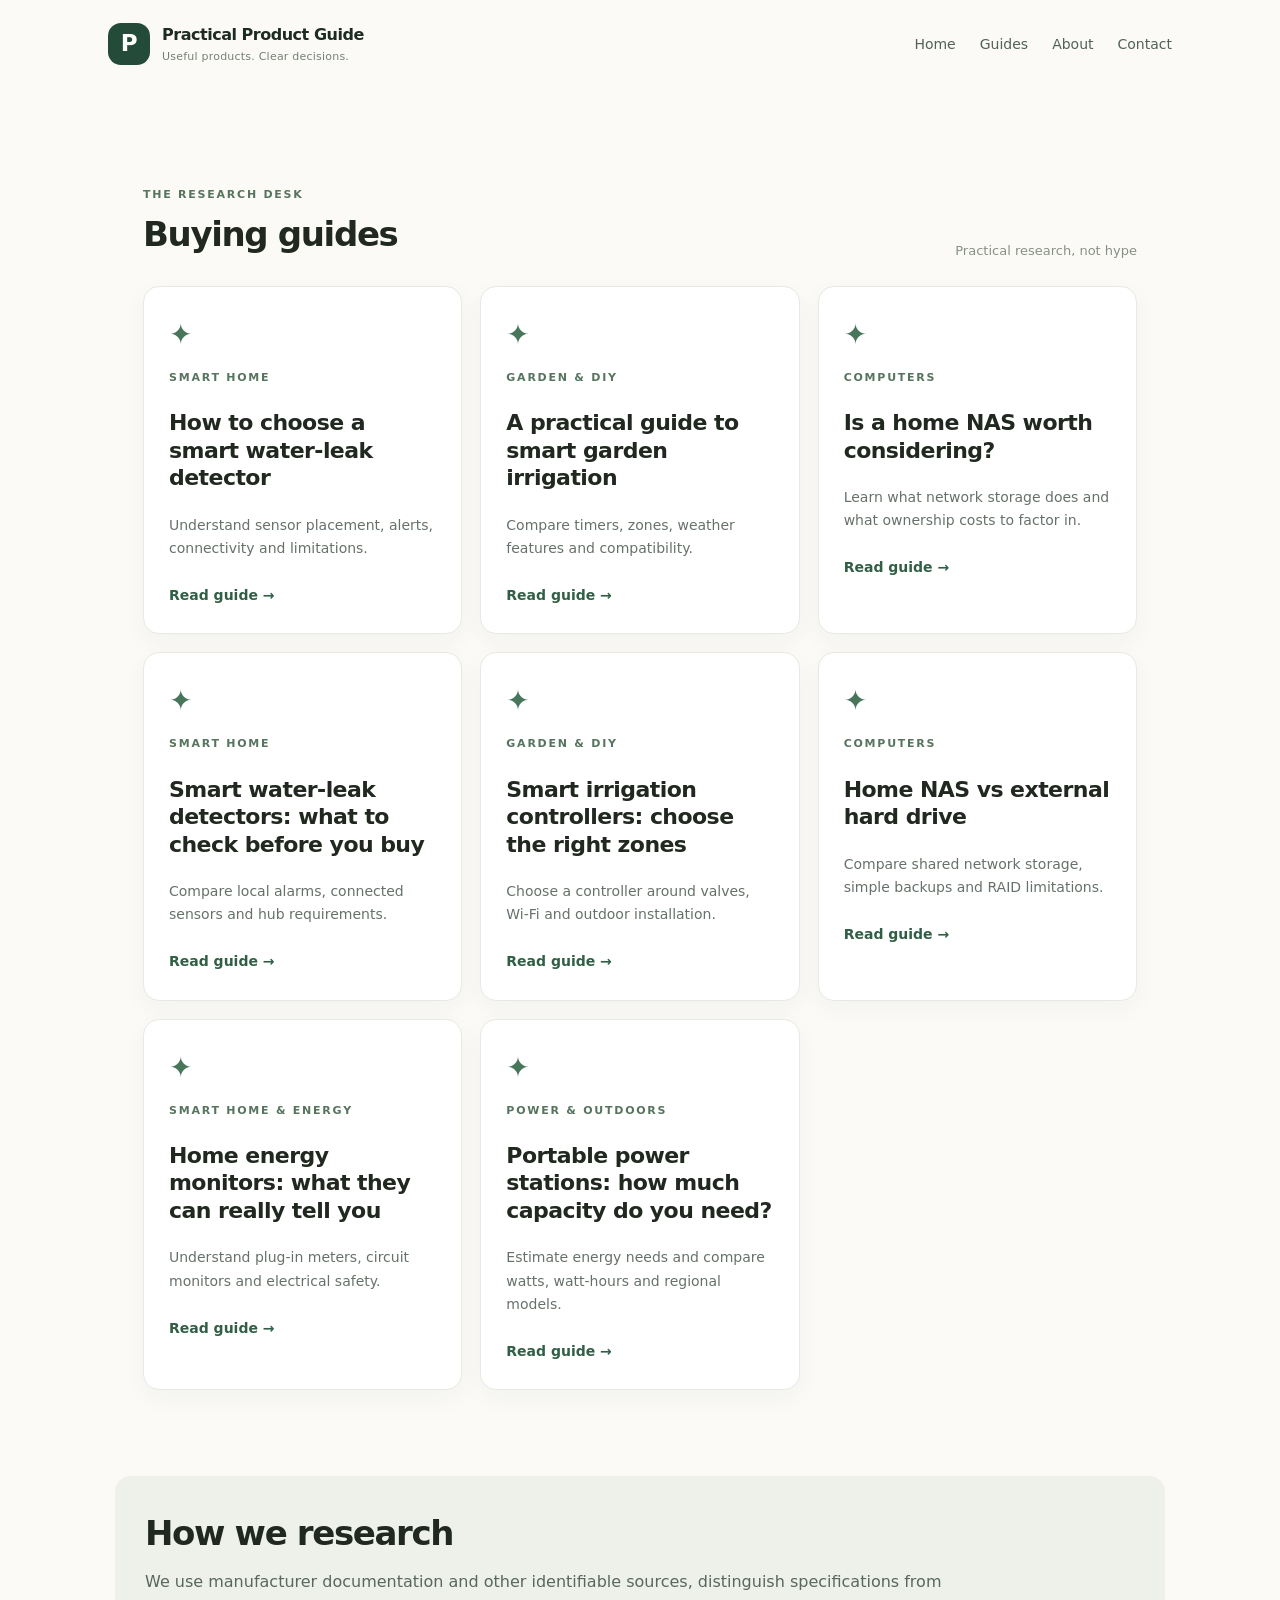
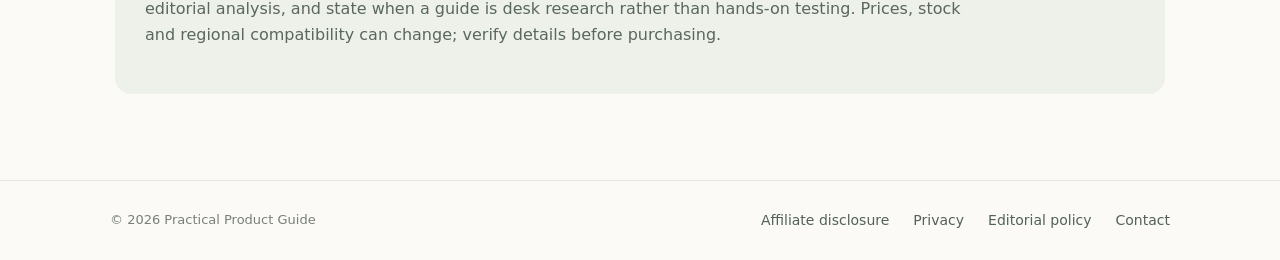
==== guides/index.html @ 62e5db54 "Add files via upload" ====
<!doctype html><html lang="en"><head><meta charset="utf-8"><meta name="viewport" content="width=device-width,initial-scale=1"><meta name="description" content="Research-based buying guides for smart home, garden, computers, energy and useful products."><title>Buying Guides | Practical Product Guide</title><link rel="stylesheet" href="../assets/style.css"></head><body>
<header class="site-header"><a class="brand" href="../index.html"><span class="brand-mark">P</span><span>Practical Product Guide<small>Useful products. Clear decisions.</small></span></a><nav><a href="../index.html">Home</a><a href="index.html">Guides</a><a href="../about.html">About</a><a href="../contact.html">Contact</a></nav></header>
<main><section class="guides"><div class="section-heading"><div><p class="eyebrow">THE RESEARCH DESK</p><h2>Buying guides</h2></div><span class="muted">Practical research, not hype</span></div><div class="card-grid"><article class="guide-card"><div class="card-icon">✦</div><p class="category">SMART HOME</p><h3><a href="water-leak-detectors.html">How to choose a smart water-leak detector</a></h3><p>Understand sensor placement, alerts, connectivity and limitations.</p><a class="read-more" href="water-leak-detectors.html">Read guide →</a></article>
<article class="guide-card"><div class="card-icon">✦</div><p class="category">GARDEN & DIY</p><h3><a href="smart-irrigation.html">A practical guide to smart garden irrigation</a></h3><p>Compare timers, zones, weather features and compatibility.</p><a class="read-more" href="smart-irrigation.html">Read guide →</a></article>
<article class="guide-card"><div class="card-icon">✦</div><p class="category">COMPUTERS</p><h3><a href="home-nas.html">Is a home NAS worth considering?</a></h3><p>Learn what network storage does and what ownership costs to factor in.</p><a class="read-more" href="home-nas.html">Read guide →</a></article>
<article class="guide-card"><div class="card-icon">✦</div><p class="category">SMART HOME</p><h3><a href="smart-water-leak-detectors.html">Smart water-leak detectors: what to check before you buy</a></h3><p>Compare local alarms, connected sensors and hub requirements.</p><a class="read-more" href="smart-water-leak-detectors.html">Read guide →</a></article>
<article class="guide-card"><div class="card-icon">✦</div><p class="category">GARDEN & DIY</p><h3><a href="smart-irrigation-controllers.html">Smart irrigation controllers: choose the right zones</a></h3><p>Choose a controller around valves, Wi-Fi and outdoor installation.</p><a class="read-more" href="smart-irrigation-controllers.html">Read guide →</a></article>
<article class="guide-card"><div class="card-icon">✦</div><p class="category">COMPUTERS</p><h3><a href="nas-vs-external-drive.html">Home NAS vs external hard drive</a></h3><p>Compare shared network storage, simple backups and RAID limitations.</p><a class="read-more" href="nas-vs-external-drive.html">Read guide →</a></article>
<article class="guide-card"><div class="card-icon">✦</div><p class="category">SMART HOME & ENERGY</p><h3><a href="home-energy-monitors.html">Home energy monitors: what they can really tell you</a></h3><p>Understand plug-in meters, circuit monitors and electrical safety.</p><a class="read-more" href="home-energy-monitors.html">Read guide →</a></article>
<article class="guide-card"><div class="card-icon">✦</div><p class="category">POWER & OUTDOORS</p><h3><a href="portable-power-station-sizing.html">Portable power stations: how much capacity do you need?</a></h3><p>Estimate energy needs and compare watts, watt-hours and regional models.</p><a class="read-more" href="portable-power-station-sizing.html">Read guide →</a></article>
</div></section><section class="note"><h2>How we research</h2><p>We use manufacturer documentation and other identifiable sources, distinguish specifications from editorial analysis, and state when a guide is desk research rather than hands-on testing. Prices, stock and regional compatibility can change; verify details before purchasing.</p></section></main>
<footer><span>© 2026 Practical Product Guide</span><div><a href="../affiliate-disclosure.html">Affiliate disclosure</a><a href="../privacy.html">Privacy</a><a href="../editorial-policy.html">Editorial policy</a><a href="../contact.html">Contact</a></div></footer></body></html>
---- assets/style.css ----
*{box-sizing:border-box}html{scroll-behavior:smooth}body{margin:0;background:#fbfaf7;color:#202820;font:16px/1.65 Inter,ui-sans-serif,system-ui,-apple-system,Segoe UI,sans-serif}.site-header{max-width:1120px;margin:auto;padding:22px 28px;display:flex;align-items:center;justify-content:space-between;gap:24px}.brand{display:flex;gap:12px;align-items:center;text-decoration:none;color:#1e2b22;font-weight:750;letter-spacing:-.03em}.brand small{display:block;font-size:11px;font-weight:500;letter-spacing:.02em;color:#738075}.brand-mark{display:grid;place-items:center;width:42px;height:42px;border-radius:13px;background:#244b3a;color:#fff;font-size:23px}.site-header nav,footer div{display:flex;gap:24px;flex-wrap:wrap}.site-header nav a,footer a{font-size:14px;color:#526257;text-decoration:none}.site-header nav a:hover,footer a:hover,.read-more:hover{color:#1d6a49}.hero{max-width:1120px;margin:38px auto 0;padding:90px 9%;border-radius:28px;background:linear-gradient(120deg,#e8efe7,#f1eee4);}.eyebrow,.category{font-size:11px;letter-spacing:.16em;font-weight:800;color:#56745e}.hero h1{max-width:740px;font-size:clamp(38px,6vw,66px);line-height:1.06;letter-spacing:-.055em;margin:16px 0}.lead{max-width:660px;font-size:19px;color:#58675d}.button{display:inline-block;margin-top:20px;background:#244b3a;color:white;text-decoration:none;padding:13px 21px;border-radius:9px;font-weight:650}.intro,.guides,.note{max-width:1050px;margin:86px auto;padding:0 28px}.intro{display:grid;grid-template-columns:1fr 1.2fr;gap:60px;align-items:start}.intro h2,.section-heading h2,.note h2{font-size:34px;line-height:1.15;letter-spacing:-.04em;margin:8px 0}.intro>p{color:#647168;margin-top:22px}.section-heading{display:flex;justify-content:space-between;align-items:end;margin-bottom:24px}.muted{font-size:13px;color:#879087}.card-grid{display:grid;grid-template-columns:repeat(3,1fr);gap:18px}.guide-card{background:white;border:1px solid #e8e9e2;border-radius:16px;padding:25px;min-height:300px;box-shadow:0 8px 24px #1b35200a}.card-icon{font-size:28px;color:#47765b}.guide-card h3{font-size:22px;line-height:1.25;letter-spacing:-.025em}.guide-card h3 a{color:#202820;text-decoration:none}.guide-card p:not(.category){color:#667269;font-size:14px}.read-more{display:inline-block;margin-top:10px;color:#315f45;font-weight:700;text-decoration:none;font-size:14px}.note{background:#edf1e9;padding:30px;border-radius:16px}.note p{max-width:850px;color:#59675d}footer{border-top:1px solid #e5e7df;padding:28px max(28px,calc((100% - 1060px)/2));display:flex;justify-content:space-between;gap:20px;flex-wrap:wrap;color:#778078;font-size:13px}.article{max-width:820px;margin:54px auto 90px;padding:0 28px}.article h1{font-size:clamp(36px,5vw,54px);line-height:1.1;letter-spacing:-.05em;margin:12px 0 20px}.article .dek{font-size:20px;color:#647168}.article h2{font-size:27px;letter-spacing:-.03em;margin-top:40px}.article p,.article li{color:#4e5b52}.article .meta{font-size:13px;color:#899187}.callout{padding:18px 20px;background:#edf1e9;border-left:3px solid #47765b;border-radius:7px;margin:26px 0}.article a{color:#245d41} .back{color:#4f7059;text-decoration:none;font-size:14px}@media(max-width:760px){.site-header{align-items:flex-start;flex-direction:column}.site-header nav{gap:16px}.hero{margin:10px 14px 0;padding:60px 27px}.intro{grid-template-columns:1fr;gap:8px;margin:60px auto}.card-grid{grid-template-columns:1fr}.section-heading{align-items:flex-start;flex-direction:column;gap:5px}.intro h2,.section-heading h2,.note h2{font-size:29px}footer{flex-direction:column}footer div{gap:14px}}
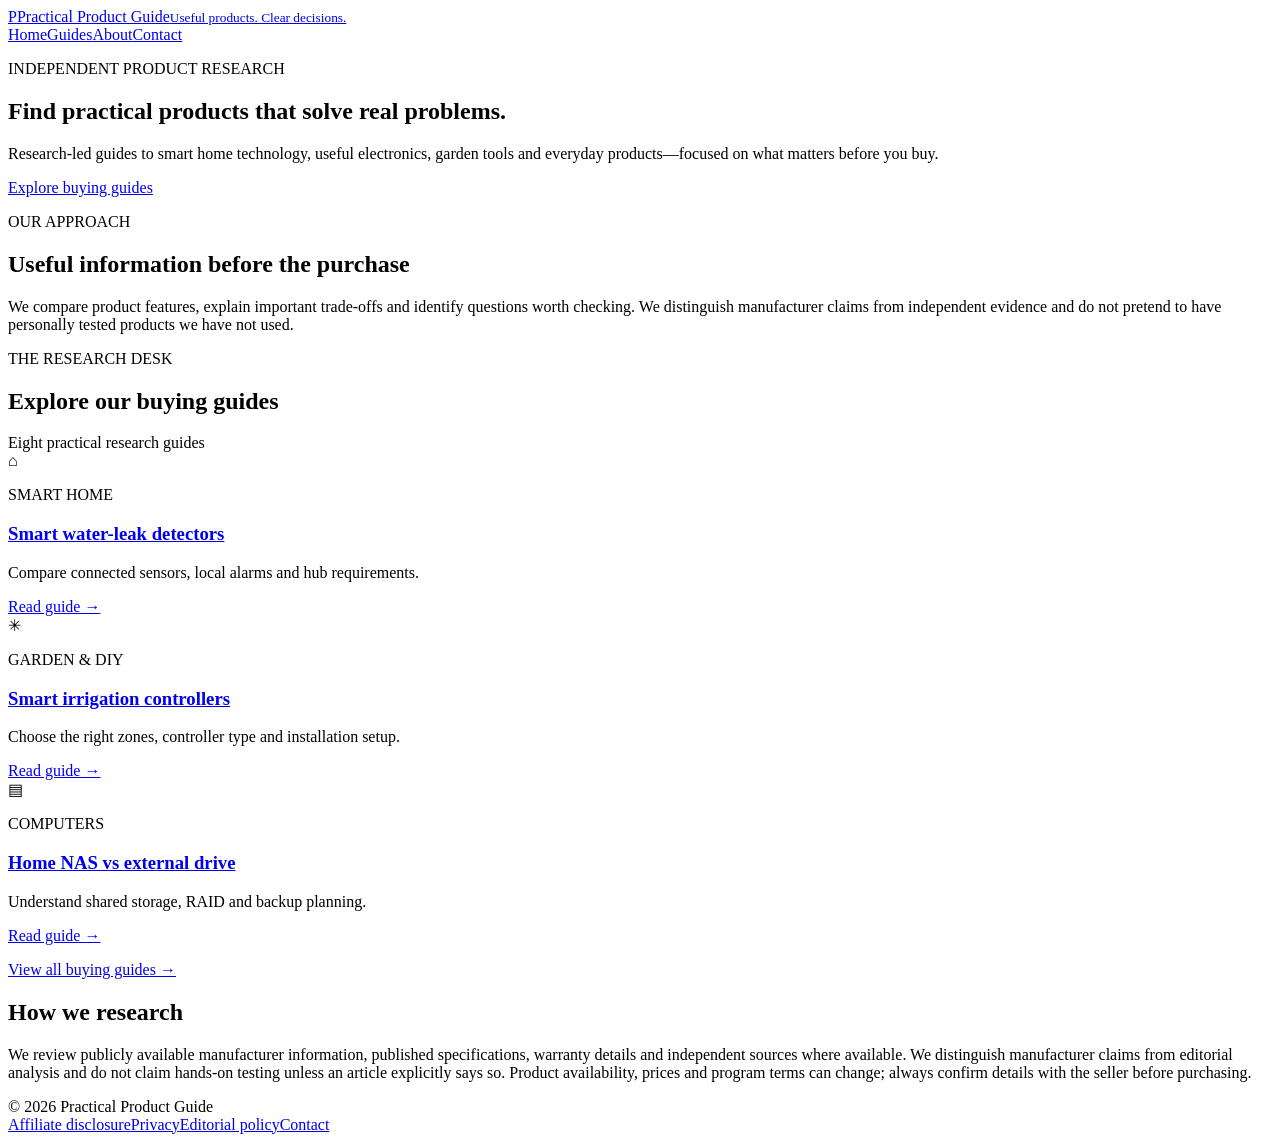
==== commit 2f1011b1: "Update index.html" ====
--- a/guides/index.html
+++ b/guides/index.html
@@ -1,12 +1,13 @@
-<!doctype html><html lang="en"><head><meta charset="utf-8"><meta name="viewport" content="width=device-width,initial-scale=1"><meta name="description" content="Research-based buying guides for smart home, garden, computers, energy and useful products."><title>Buying Guides | Practical Product Guide</title><link rel="stylesheet" href="../assets/style.css"></head><body>
-<header class="site-header"><a class="brand" href="../index.html"><span class="brand-mark">P</span><span>Practical Product Guide<small>Useful products. Clear decisions.</small></span></a><nav><a href="../index.html">Home</a><a href="index.html">Guides</a><a href="../about.html">About</a><a href="../contact.html">Contact</a></nav></header>
-<main><section class="guides"><div class="section-heading"><div><p class="eyebrow">THE RESEARCH DESK</p><h2>Buying guides</h2></div><span class="muted">Practical research, not hype</span></div><div class="card-grid"><article class="guide-card"><div class="card-icon">✦</div><p class="category">SMART HOME</p><h3><a href="water-leak-detectors.html">How to choose a smart water-leak detector</a></h3><p>Understand sensor placement, alerts, connectivity and limitations.</p><a class="read-more" href="water-leak-detectors.html">Read guide →</a></article>
-<article class="guide-card"><div class="card-icon">✦</div><p class="category">GARDEN & DIY</p><h3><a href="smart-irrigation.html">A practical guide to smart garden irrigation</a></h3><p>Compare timers, zones, weather features and compatibility.</p><a class="read-more" href="smart-irrigation.html">Read guide →</a></article>
-<article class="guide-card"><div class="card-icon">✦</div><p class="category">COMPUTERS</p><h3><a href="home-nas.html">Is a home NAS worth considering?</a></h3><p>Learn what network storage does and what ownership costs to factor in.</p><a class="read-more" href="home-nas.html">Read guide →</a></article>
-<article class="guide-card"><div class="card-icon">✦</div><p class="category">SMART HOME</p><h3><a href="smart-water-leak-detectors.html">Smart water-leak detectors: what to check before you buy</a></h3><p>Compare local alarms, connected sensors and hub requirements.</p><a class="read-more" href="smart-water-leak-detectors.html">Read guide →</a></article>
-<article class="guide-card"><div class="card-icon">✦</div><p class="category">GARDEN & DIY</p><h3><a href="smart-irrigation-controllers.html">Smart irrigation controllers: choose the right zones</a></h3><p>Choose a controller around valves, Wi-Fi and outdoor installation.</p><a class="read-more" href="smart-irrigation-controllers.html">Read guide →</a></article>
-<article class="guide-card"><div class="card-icon">✦</div><p class="category">COMPUTERS</p><h3><a href="nas-vs-external-drive.html">Home NAS vs external hard drive</a></h3><p>Compare shared network storage, simple backups and RAID limitations.</p><a class="read-more" href="nas-vs-external-drive.html">Read guide →</a></article>
-<article class="guide-card"><div class="card-icon">✦</div><p class="category">SMART HOME & ENERGY</p><h3><a href="home-energy-monitors.html">Home energy monitors: what they can really tell you</a></h3><p>Understand plug-in meters, circuit monitors and electrical safety.</p><a class="read-more" href="home-energy-monitors.html">Read guide →</a></article>
-<article class="guide-card"><div class="card-icon">✦</div><p class="category">POWER & OUTDOORS</p><h3><a href="portable-power-station-sizing.html">Portable power stations: how much capacity do you need?</a></h3><p>Estimate energy needs and compare watts, watt-hours and regional models.</p><a class="read-more" href="portable-power-station-sizing.html">Read guide →</a></article>
-</div></section><section class="note"><h2>How we research</h2><p>We use manufacturer documentation and other identifiable sources, distinguish specifications from editorial analysis, and state when a guide is desk research rather than hands-on testing. Prices, stock and regional compatibility can change; verify details before purchasing.</p></section></main>
-<footer><span>© 2026 Practical Product Guide</span><div><a href="../affiliate-disclosure.html">Affiliate disclosure</a><a href="../privacy.html">Privacy</a><a href="../editorial-policy.html">Editorial policy</a><a href="../contact.html">Contact</a></div></footer></body></html>+<!doctype html><html lang="en"><head><meta name="mitgo-verification" content="9d0a10a5-be17-4cca-8ede-8ee3c43bfbdf" /><meta charset="utf-8"><meta name="viewport" content="width=device-width,initial-scale=1">
+<meta name="description" content="Independent research and practical buying guides for useful technology, smart home, garden and everyday problem-solving products.">
+<title>Practical Product Guide | Useful products, clearly researched</title><link rel="stylesheet" href="assets/style.css"></head>
+<body><header class="site-header"><a class="brand" href="index.html"><span class="brand-mark">P</span><span>Practical Product Guide<small>Useful products. Clear decisions.</small></span></a><nav><a href="index.html">Home</a><a href="guides/index.html">Guides</a><a href="about.html">About</a><a href="contact.html">Contact</a></nav></header>
+<main><section class="hero"><p class="eyebrow">INDEPENDENT PRODUCT RESEARCH</p><h1>Find practical products that solve real problems.</h1><p class="lead">Research-led guides to smart home technology, useful electronics, garden tools and everyday products—focused on what matters before you buy.</p><a class="button" href="guides/index.html">Explore buying guides</a></section>
+<section class="intro"><div><p class="eyebrow">OUR APPROACH</p><h2>Useful information before the purchase</h2></div><p>We compare product features, explain important trade-offs and identify questions worth checking. We distinguish manufacturer claims from independent evidence and do not pretend to have personally tested products we have not used.</p></section>
+<section class="guides"><div class="section-heading"><div><p class="eyebrow">THE RESEARCH DESK</p><h2>Explore our buying guides</h2></div><span class="muted">Eight practical research guides</span></div><div class="card-grid">
+<article class="guide-card"><div class="card-icon">⌂</div><p class="category">SMART HOME</p><h3><a href="guides/smart-water-leak-detectors.html">Smart water-leak detectors</a></h3><p>Compare connected sensors, local alarms and hub requirements.</p><a class="read-more" href="guides/smart-water-leak-detectors.html">Read guide →</a></article>
+<article class="guide-card"><div class="card-icon">✳</div><p class="category">GARDEN & DIY</p><h3><a href="guides/smart-irrigation-controllers.html">Smart irrigation controllers</a></h3><p>Choose the right zones, controller type and installation setup.</p><a class="read-more" href="guides/smart-irrigation-controllers.html">Read guide →</a></article>
+<article class="guide-card"><div class="card-icon">▤</div><p class="category">COMPUTERS</p><h3><a href="guides/nas-vs-external-drive.html">Home NAS vs external drive</a></h3><p>Understand shared storage, RAID and backup planning.</p><a class="read-more" href="guides/nas-vs-external-drive.html">Read guide →</a></article>
+</div><p><a class="read-more" href="guides/index.html">View all buying guides →</a></p></section>
+<section class="note"><h2>How we research</h2><p>We review publicly available manufacturer information, published specifications, warranty details and independent sources where available. We distinguish manufacturer claims from editorial analysis and do not claim hands-on testing unless an article explicitly says so. Product availability, prices and program terms can change; always confirm details with the seller before purchasing.</p></section></main>
+<footer><span>© 2026 Practical Product Guide</span><div><a href="affiliate-disclosure.html">Affiliate disclosure</a><a href="privacy.html">Privacy</a><a href="editorial-policy.html">Editorial policy</a><a href="contact.html">Contact</a></div></footer></body></html>
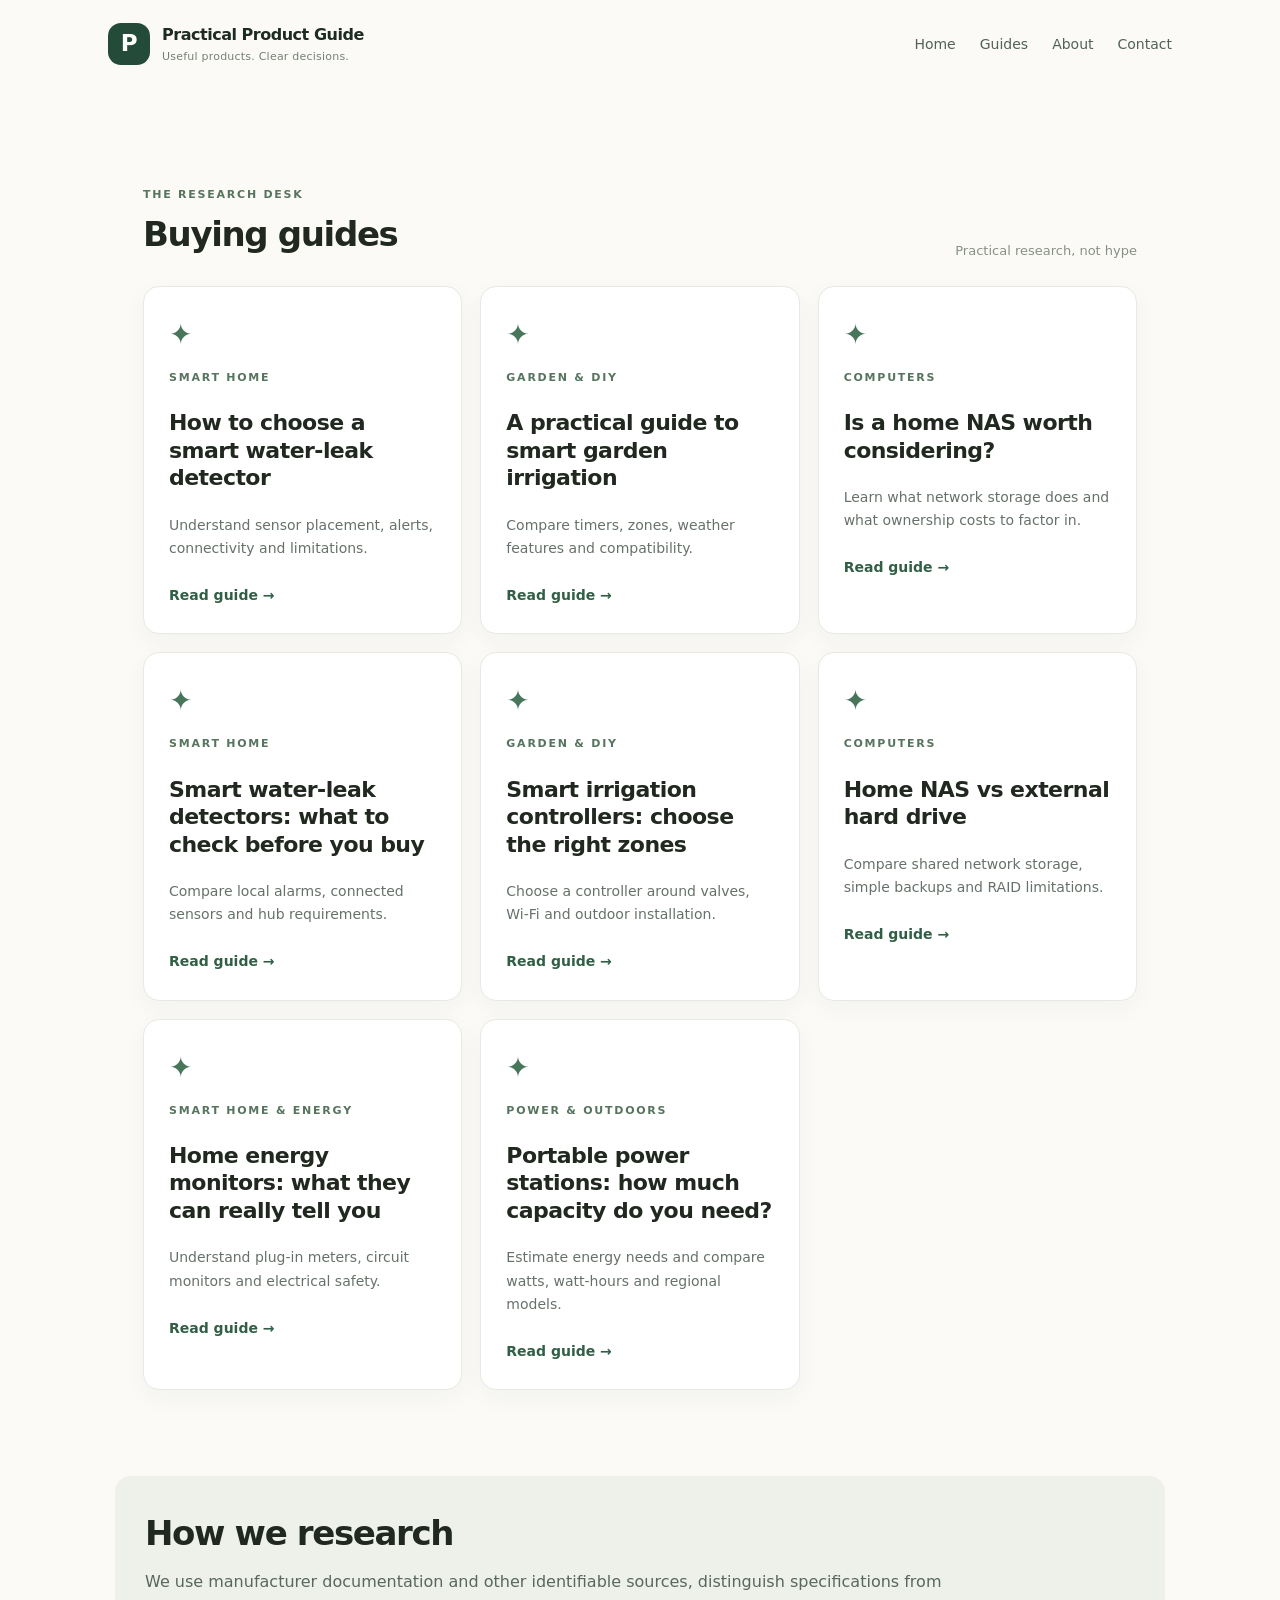
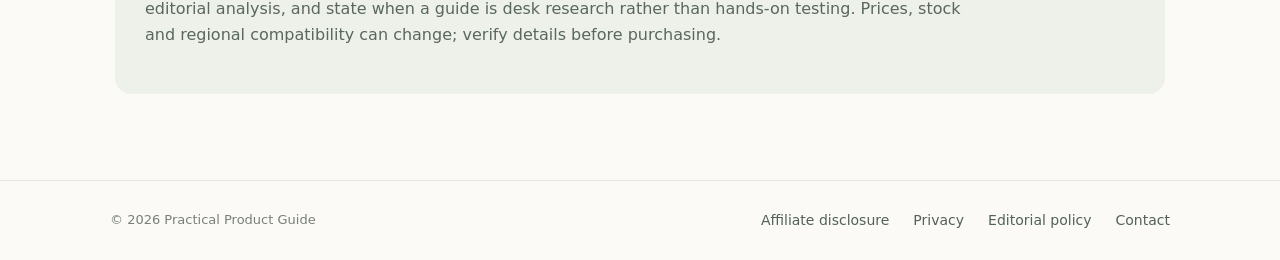
==== commit ab9698b5: "Update index.html" ====
--- a/guides/index.html
+++ b/guides/index.html
@@ -1,13 +1,12 @@
-<!doctype html><html lang="en"><head><meta name="mitgo-verification" content="9d0a10a5-be17-4cca-8ede-8ee3c43bfbdf" /><meta charset="utf-8"><meta name="viewport" content="width=device-width,initial-scale=1">
-<meta name="description" content="Independent research and practical buying guides for useful technology, smart home, garden and everyday problem-solving products.">
-<title>Practical Product Guide | Useful products, clearly researched</title><link rel="stylesheet" href="assets/style.css"></head>
-<body><header class="site-header"><a class="brand" href="index.html"><span class="brand-mark">P</span><span>Practical Product Guide<small>Useful products. Clear decisions.</small></span></a><nav><a href="index.html">Home</a><a href="guides/index.html">Guides</a><a href="about.html">About</a><a href="contact.html">Contact</a></nav></header>
-<main><section class="hero"><p class="eyebrow">INDEPENDENT PRODUCT RESEARCH</p><h1>Find practical products that solve real problems.</h1><p class="lead">Research-led guides to smart home technology, useful electronics, garden tools and everyday products—focused on what matters before you buy.</p><a class="button" href="guides/index.html">Explore buying guides</a></section>
-<section class="intro"><div><p class="eyebrow">OUR APPROACH</p><h2>Useful information before the purchase</h2></div><p>We compare product features, explain important trade-offs and identify questions worth checking. We distinguish manufacturer claims from independent evidence and do not pretend to have personally tested products we have not used.</p></section>
-<section class="guides"><div class="section-heading"><div><p class="eyebrow">THE RESEARCH DESK</p><h2>Explore our buying guides</h2></div><span class="muted">Eight practical research guides</span></div><div class="card-grid">
-<article class="guide-card"><div class="card-icon">⌂</div><p class="category">SMART HOME</p><h3><a href="guides/smart-water-leak-detectors.html">Smart water-leak detectors</a></h3><p>Compare connected sensors, local alarms and hub requirements.</p><a class="read-more" href="guides/smart-water-leak-detectors.html">Read guide →</a></article>
-<article class="guide-card"><div class="card-icon">✳</div><p class="category">GARDEN & DIY</p><h3><a href="guides/smart-irrigation-controllers.html">Smart irrigation controllers</a></h3><p>Choose the right zones, controller type and installation setup.</p><a class="read-more" href="guides/smart-irrigation-controllers.html">Read guide →</a></article>
-<article class="guide-card"><div class="card-icon">▤</div><p class="category">COMPUTERS</p><h3><a href="guides/nas-vs-external-drive.html">Home NAS vs external drive</a></h3><p>Understand shared storage, RAID and backup planning.</p><a class="read-more" href="guides/nas-vs-external-drive.html">Read guide →</a></article>
-</div><p><a class="read-more" href="guides/index.html">View all buying guides →</a></p></section>
-<section class="note"><h2>How we research</h2><p>We review publicly available manufacturer information, published specifications, warranty details and independent sources where available. We distinguish manufacturer claims from editorial analysis and do not claim hands-on testing unless an article explicitly says so. Product availability, prices and program terms can change; always confirm details with the seller before purchasing.</p></section></main>
-<footer><span>© 2026 Practical Product Guide</span><div><a href="affiliate-disclosure.html">Affiliate disclosure</a><a href="privacy.html">Privacy</a><a href="editorial-policy.html">Editorial policy</a><a href="contact.html">Contact</a></div></footer></body></html>
+<!doctype html><html lang="en"><head><meta charset="utf-8"><meta name="viewport" content="width=device-width,initial-scale=1"><meta name="description" content="Research-based buying guides for smart home, garden, computers, energy and useful products."><title>Buying Guides | Practical Product Guide</title><link rel="stylesheet" href="../assets/style.css"></head><body>
+<header class="site-header"><a class="brand" href="../index.html"><span class="brand-mark">P</span><span>Practical Product Guide<small>Useful products. Clear decisions.</small></span></a><nav><a href="../index.html">Home</a><a href="index.html">Guides</a><a href="../about.html">About</a><a href="../contact.html">Contact</a></nav></header>
+<main><section class="guides"><div class="section-heading"><div><p class="eyebrow">THE RESEARCH DESK</p><h2>Buying guides</h2></div><span class="muted">Practical research, not hype</span></div><div class="card-grid"><article class="guide-card"><div class="card-icon">✦</div><p class="category">SMART HOME</p><h3><a href="water-leak-detectors.html">How to choose a smart water-leak detector</a></h3><p>Understand sensor placement, alerts, connectivity and limitations.</p><a class="read-more" href="water-leak-detectors.html">Read guide →</a></article>
+<article class="guide-card"><div class="card-icon">✦</div><p class="category">GARDEN & DIY</p><h3><a href="smart-irrigation.html">A practical guide to smart garden irrigation</a></h3><p>Compare timers, zones, weather features and compatibility.</p><a class="read-more" href="smart-irrigation.html">Read guide →</a></article>
+<article class="guide-card"><div class="card-icon">✦</div><p class="category">COMPUTERS</p><h3><a href="home-nas.html">Is a home NAS worth considering?</a></h3><p>Learn what network storage does and what ownership costs to factor in.</p><a class="read-more" href="home-nas.html">Read guide →</a></article>
+<article class="guide-card"><div class="card-icon">✦</div><p class="category">SMART HOME</p><h3><a href="smart-water-leak-detectors.html">Smart water-leak detectors: what to check before you buy</a></h3><p>Compare local alarms, connected sensors and hub requirements.</p><a class="read-more" href="smart-water-leak-detectors.html">Read guide →</a></article>
+<article class="guide-card"><div class="card-icon">✦</div><p class="category">GARDEN & DIY</p><h3><a href="smart-irrigation-controllers.html">Smart irrigation controllers: choose the right zones</a></h3><p>Choose a controller around valves, Wi-Fi and outdoor installation.</p><a class="read-more" href="smart-irrigation-controllers.html">Read guide →</a></article>
+<article class="guide-card"><div class="card-icon">✦</div><p class="category">COMPUTERS</p><h3><a href="nas-vs-external-drive.html">Home NAS vs external hard drive</a></h3><p>Compare shared network storage, simple backups and RAID limitations.</p><a class="read-more" href="nas-vs-external-drive.html">Read guide →</a></article>
+<article class="guide-card"><div class="card-icon">✦</div><p class="category">SMART HOME & ENERGY</p><h3><a href="home-energy-monitors.html">Home energy monitors: what they can really tell you</a></h3><p>Understand plug-in meters, circuit monitors and electrical safety.</p><a class="read-more" href="home-energy-monitors.html">Read guide →</a></article>
+<article class="guide-card"><div class="card-icon">✦</div><p class="category">POWER & OUTDOORS</p><h3><a href="portable-power-station-sizing.html">Portable power stations: how much capacity do you need?</a></h3><p>Estimate energy needs and compare watts, watt-hours and regional models.</p><a class="read-more" href="portable-power-station-sizing.html">Read guide →</a></article>
+</div></section><section class="note"><h2>How we research</h2><p>We use manufacturer documentation and other identifiable sources, distinguish specifications from editorial analysis, and state when a guide is desk research rather than hands-on testing. Prices, stock and regional compatibility can change; verify details before purchasing.</p></section></main>
+<footer><span>© 2026 Practical Product Guide</span><div><a href="../affiliate-disclosure.html">Affiliate disclosure</a><a href="../privacy.html">Privacy</a><a href="../editorial-policy.html">Editorial policy</a><a href="../contact.html">Contact</a></div></footer></body></html>
--- a/assets/style.css
+++ b/assets/style.css
@@ -0,0 +1 @@
+*{box-sizing:border-box}html{scroll-behavior:smooth}body{margin:0;background:#fbfaf7;color:#202820;font:16px/1.65 Inter,ui-sans-serif,system-ui,-apple-system,Segoe UI,sans-serif}.site-header{max-width:1120px;margin:auto;padding:22px 28px;display:flex;align-items:center;justify-content:space-between;gap:24px}.brand{display:flex;gap:12px;align-items:center;text-decoration:none;color:#1e2b22;font-weight:750;letter-spacing:-.03em}.brand small{display:block;font-size:11px;font-weight:500;letter-spacing:.02em;color:#738075}.brand-mark{display:grid;place-items:center;width:42px;height:42px;border-radius:13px;background:#244b3a;color:#fff;font-size:23px}.site-header nav,footer div{display:flex;gap:24px;flex-wrap:wrap}.site-header nav a,footer a{font-size:14px;color:#526257;text-decoration:none}.site-header nav a:hover,footer a:hover,.read-more:hover{color:#1d6a49}.hero{max-width:1120px;margin:38px auto 0;padding:90px 9%;border-radius:28px;background:linear-gradient(120deg,#e8efe7,#f1eee4);}.eyebrow,.category{font-size:11px;letter-spacing:.16em;font-weight:800;color:#56745e}.hero h1{max-width:740px;font-size:clamp(38px,6vw,66px);line-height:1.06;letter-spacing:-.055em;margin:16px 0}.lead{max-width:660px;font-size:19px;color:#58675d}.button{display:inline-block;margin-top:20px;background:#244b3a;color:white;text-decoration:none;padding:13px 21px;border-radius:9px;font-weight:650}.intro,.guides,.note{max-width:1050px;margin:86px auto;padding:0 28px}.intro{display:grid;grid-template-columns:1fr 1.2fr;gap:60px;align-items:start}.intro h2,.section-heading h2,.note h2{font-size:34px;line-height:1.15;letter-spacing:-.04em;margin:8px 0}.intro>p{color:#647168;margin-top:22px}.section-heading{display:flex;justify-content:space-between;align-items:end;margin-bottom:24px}.muted{font-size:13px;color:#879087}.card-grid{display:grid;grid-template-columns:repeat(3,1fr);gap:18px}.guide-card{background:white;border:1px solid #e8e9e2;border-radius:16px;padding:25px;min-height:300px;box-shadow:0 8px 24px #1b35200a}.card-icon{font-size:28px;color:#47765b}.guide-card h3{font-size:22px;line-height:1.25;letter-spacing:-.025em}.guide-card h3 a{color:#202820;text-decoration:none}.guide-card p:not(.category){color:#667269;font-size:14px}.read-more{display:inline-block;margin-top:10px;color:#315f45;font-weight:700;text-decoration:none;font-size:14px}.note{background:#edf1e9;padding:30px;border-radius:16px}.note p{max-width:850px;color:#59675d}footer{border-top:1px solid #e5e7df;padding:28px max(28px,calc((100% - 1060px)/2));display:flex;justify-content:space-between;gap:20px;flex-wrap:wrap;color:#778078;font-size:13px}.article{max-width:820px;margin:54px auto 90px;padding:0 28px}.article h1{font-size:clamp(36px,5vw,54px);line-height:1.1;letter-spacing:-.05em;margin:12px 0 20px}.article .dek{font-size:20px;color:#647168}.article h2{font-size:27px;letter-spacing:-.03em;margin-top:40px}.article p,.article li{color:#4e5b52}.article .meta{font-size:13px;color:#899187}.callout{padding:18px 20px;background:#edf1e9;border-left:3px solid #47765b;border-radius:7px;margin:26px 0}.article a{color:#245d41} .back{color:#4f7059;text-decoration:none;font-size:14px}@media(max-width:760px){.site-header{align-items:flex-start;flex-direction:column}.site-header nav{gap:16px}.hero{margin:10px 14px 0;padding:60px 27px}.intro{grid-template-columns:1fr;gap:8px;margin:60px auto}.card-grid{grid-template-columns:1fr}.section-heading{align-items:flex-start;flex-direction:column;gap:5px}.intro h2,.section-heading h2,.note h2{font-size:29px}footer{flex-direction:column}footer div{gap:14px}}
